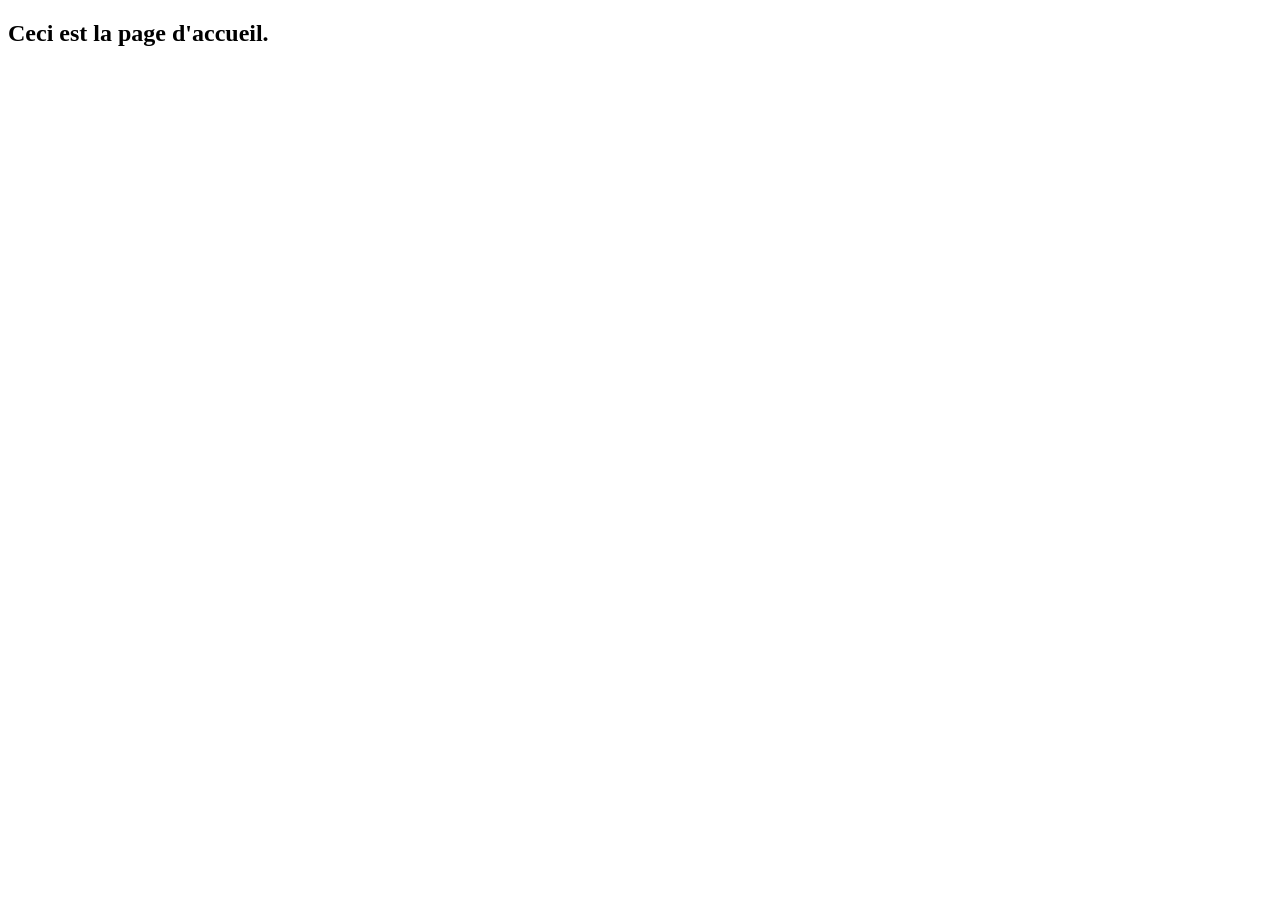
==== index.html @ 367d2633 "Initial commit" ====
<!DOCTYPE html>
<html lang="fr">
<head>
    <meta charset="UTF-8">
    <meta http-equiv="X-UA-Compatible" content="IE=edge">
    <meta name="viewport" content="width=device-width, initial-scale=1.0">
    <title>Exemple</title>
</head>
<body>
    <h2>Ceci est la page d'accueil.</h2>
</body>
</html>
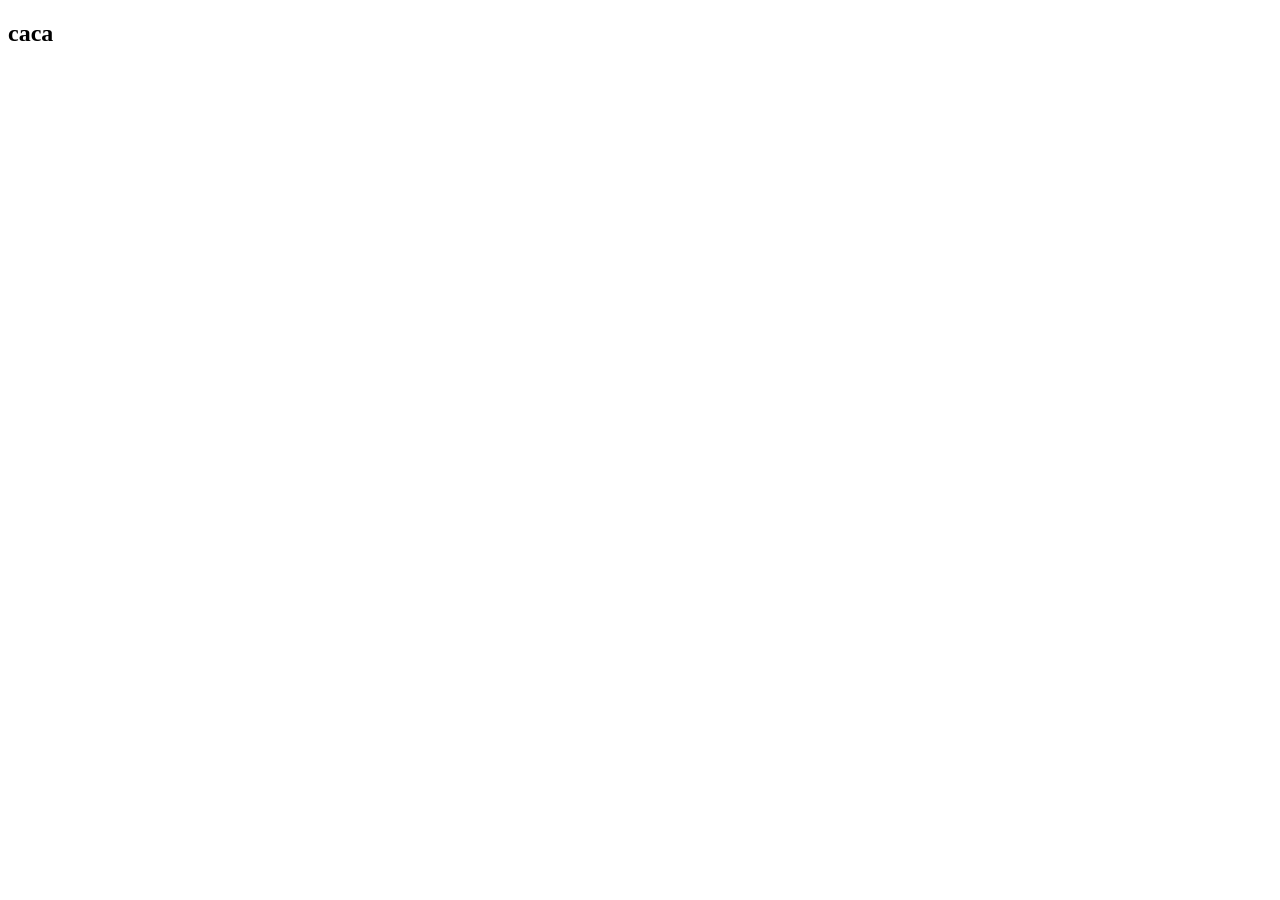
==== commit 43cba136: "test" ====
--- a/index.html
+++ b/index.html
@@ -7,6 +7,6 @@
     <title>Exemple</title>
 </head>
 <body>
-    <h2>Ceci est la page d'accueil.</h2>
+    <h2>caca</h2>
 </body>
 </html>
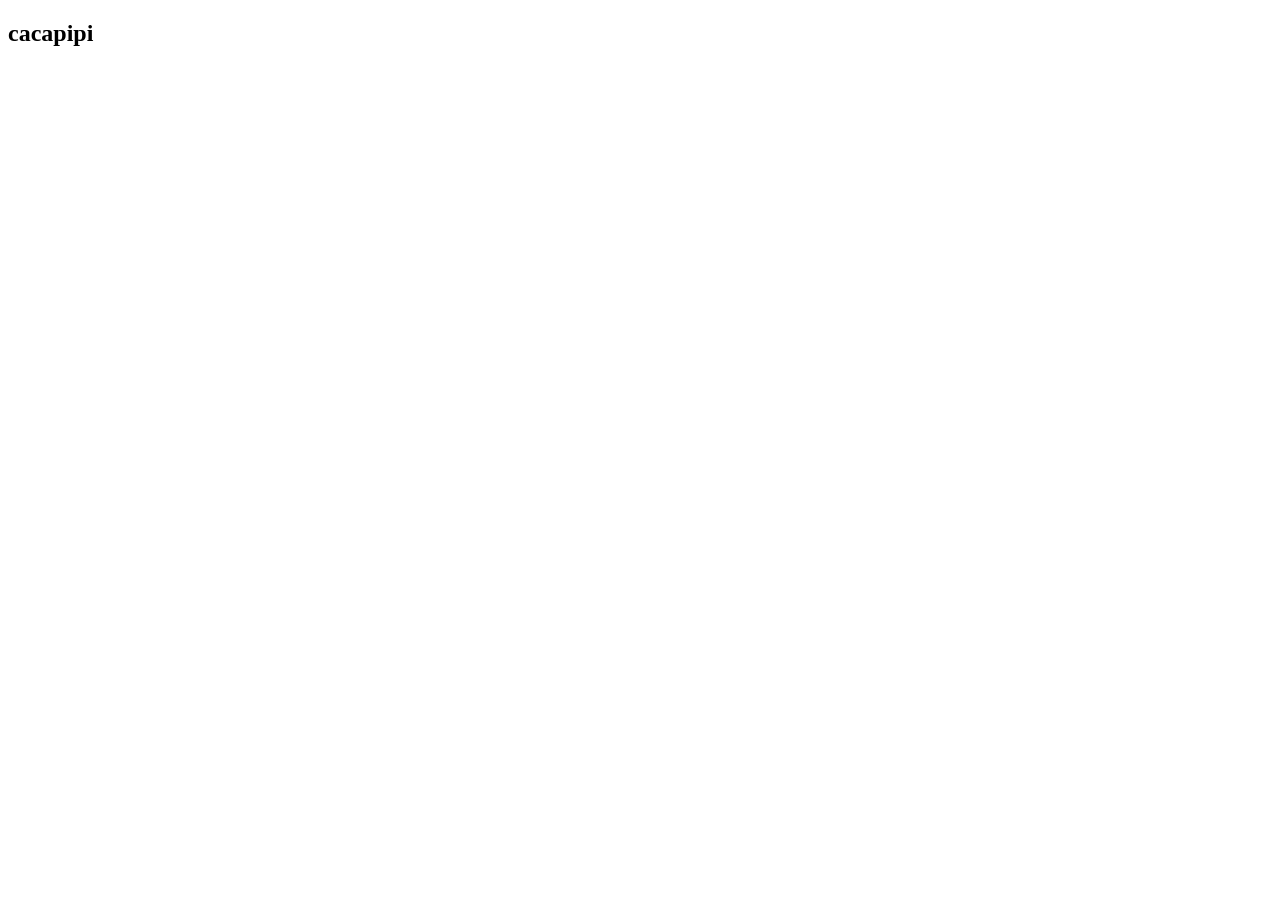
==== commit ee335e5f: "test" ====
--- a/index.html
+++ b/index.html
@@ -7,6 +7,6 @@
     <title>Exemple</title>
 </head>
 <body>
-    <h2>caca</h2>
+    <h2>cacapipi</h2>
 </body>
 </html>
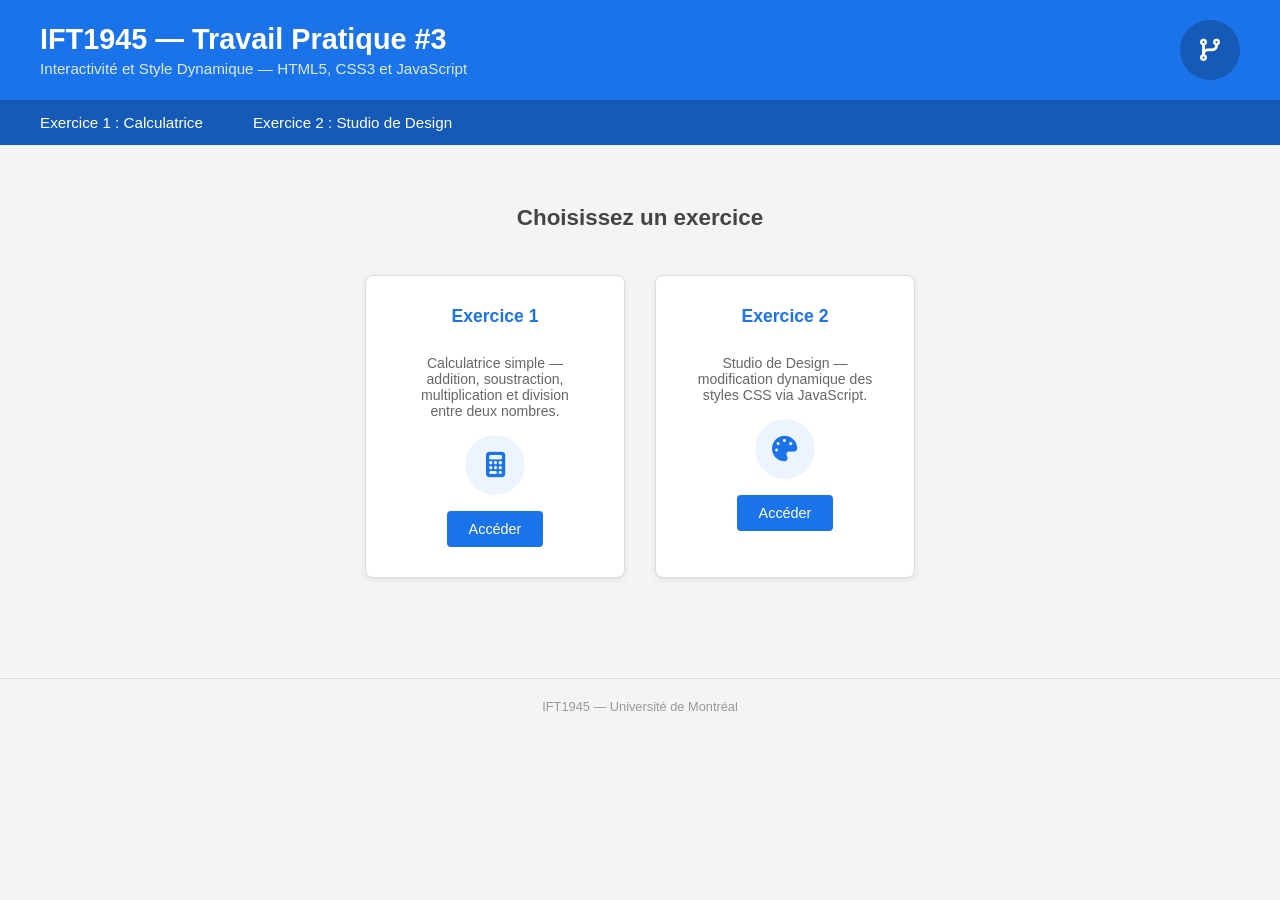
==== commit afb715bd: "je te touche avec mon index.html" ====
--- a/index.html
+++ b/index.html
@@ -1,12 +1,55 @@
-<!DOCTYPE html>
-<html lang="fr">
-<head>
-    <meta charset="UTF-8">
-    <meta http-equiv="X-UA-Compatible" content="IE=edge">
-    <meta name="viewport" content="width=device-width, initial-scale=1.0">
-    <title>Exemple</title>
-</head>
-<body>
-    <h2>cacapipi</h2>
-</body>
-</html>+<!DOCTYPE html>
+<html lang="fr">
+<head>
+    <meta charset="UTF-8">
+    <meta http-equiv="X-UA-Compatible" content="IE=edge">
+    <meta name="viewport" content="width=device-width, initial-scale=1.0">
+    <title>IFT1945 — Travail Pratique 3</title>
+    <link rel="stylesheet" href="client/css/style.css">
+    <link rel="stylesheet" href="https://cdnjs.cloudflare.com/ajax/libs/font-awesome/6.4.0/css/all.min.css">
+</head>
+<body>
+
+    <header>
+        <div class="header-text">
+            <h1>IFT1945 — Travail Pratique #3</h1>
+            <p>Interactivité et Style Dynamique — HTML5, CSS3 et JavaScript</p>
+        </div>
+        <span class="icon-wrapper">
+            <i class="fa-solid fa-code-branch head-icon"></i>
+        </span>
+    </header>
+
+    <nav>
+        <a href="client/pages/exercice1.html">Exercice 1 : Calculatrice</a>
+        <a href="client/pages/exercice2.html">Exercice 2 : Studio de Design</a>
+    </nav>
+
+    <main>
+        <h2>Choisissez un exercice</h2>
+        <div class="cards">
+            <div class="card">
+                <h3>Exercice 1</h3>
+                <p>Calculatrice simple — addition, soustraction, multiplication et division entre deux nombres.</p>
+                <span class="icon-wrapper">
+                    <i class="fa-solid fa-calculator card-icon"></i>
+                </span>
+                <a href="client/pages/exercice1.html">Accéder</a>
+            </div>
+            <div class="card">
+                <h3>Exercice 2</h3>
+                <p>Studio de Design — modification dynamique des styles CSS via JavaScript.</p>
+                <span class="icon-wrapper">
+                    <i class="fa-solid fa-palette card-icon"></i>
+                </span>
+                <a href="client/pages/exercice2.html">Accéder</a>
+            </div>
+        </div>
+    </main>
+
+    <footer>
+        <p>IFT1945 &mdash; Université de Montréal</p>
+    </footer>
+
+</body>
+</html>
--- a/client/css/style.css
+++ b/client/css/style.css
@@ -0,0 +1,157 @@
+* {
+    margin: 0;
+    padding: 0;
+    box-sizing: border-box;
+}
+
+body {
+    font-family: Arial, sans-serif;
+    background-color: #f4f4f4;
+    color: #333;
+}
+
+header {
+    background-color: #1a73e8;
+    color: white;
+    padding: 20px 40px;
+    display: flex;      
+    align-items: center;
+}
+
+header h1 {
+    font-size: 1.8rem;
+}
+
+header p {
+    font-size: 0.95rem;
+    margin-top: 4px;
+    opacity: 0.85;
+}
+
+header .icon-wrapper {
+    margin-left: auto;         
+    width: 60px;
+    height: 60px;
+    display: flex;
+    align-items: center;
+    justify-content: center;
+    background-color: rgba(21, 90, 182); 
+    border-radius: 50%;
+}
+
+header .head-icon {
+    font-size: 1.4rem;
+    color: white;
+}
+
+nav {
+    background-color: #155ab6;
+    padding: 0 20px;
+    display: flex;
+    align-items: center;
+    gap: 10px;
+}
+
+nav a {
+    display: block;
+    color: white;
+    text-decoration: none;
+    padding: 14px 20px;
+    font-size: 0.95rem;
+    transition: background-color 0.2s;
+}
+
+nav a:hover {
+    background-color: #1a73e8;
+}
+
+main {
+    display: flex;
+    flex-direction: column;
+    align-items: center;
+    justify-content: center;
+    padding: 60px 40px;
+    gap: 24px;
+}
+
+main h2 {
+    font-size: 1.4rem;
+    color: #444;
+    padding-bottom: 20px;
+}
+
+.cards {
+    display: flex;
+    gap: 30px;
+    flex-wrap: wrap;
+    justify-content: center;
+}
+
+.card {
+    background-color: white;
+    border: 1px solid #ddd;
+    border-radius: 8px;
+    padding: 30px 40px;
+    width: 260px;
+    text-align: center;
+    box-shadow: 0 2px 6px rgba(0,0,0,0.08);
+    transition: box-shadow 0.2s;
+    display: flex;
+    flex-direction: column; /* empile h3, p, icône, bouton verticalement */
+    align-items: center;    /* centre chaque enfant horizontalement */
+    gap: 16px;              /* espace uniforme entre chaque enfant */
+}
+
+.card .icon-wrapper {
+    width: 60px;
+    height: 60px;
+    display: flex;
+    align-items: center;
+    justify-content: center;
+    background-color: rgba(26, 115, 232, 0.08); /* même bleu que #1a73e8, mais 10% opaque */
+    border-radius: 50%;
+}
+
+.card .card-icon {
+    font-size: 1.6rem;
+    color: #1a73e8;
+}
+
+.card:hover {
+    box-shadow: 0 4px 14px rgba(0,0,0,0.15);
+}
+
+.card h3 {
+    font-size: 1.1rem;
+    margin-bottom: 12px;
+    color: #1a73e8;
+}
+
+.card p {
+    font-size: 0.88rem;
+    color: #666;
+}
+
+.card a {
+    display: inline-block;
+    background-color: #1a73e8;
+    color: white;
+    text-decoration: none;
+    padding: 10px 22px;
+    border-radius: 4px;
+    font-size: 0.9rem;
+    transition: background-color 0.2s;
+}
+
+.card a:hover {
+    background-color: #155ab6;
+}
+
+footer {
+    text-align: center;
+    padding: 20px;
+    font-size: 0.8rem;
+    color: #999;
+    border-top: 1px solid #ddd;
+    margin-top: 40px;
+}
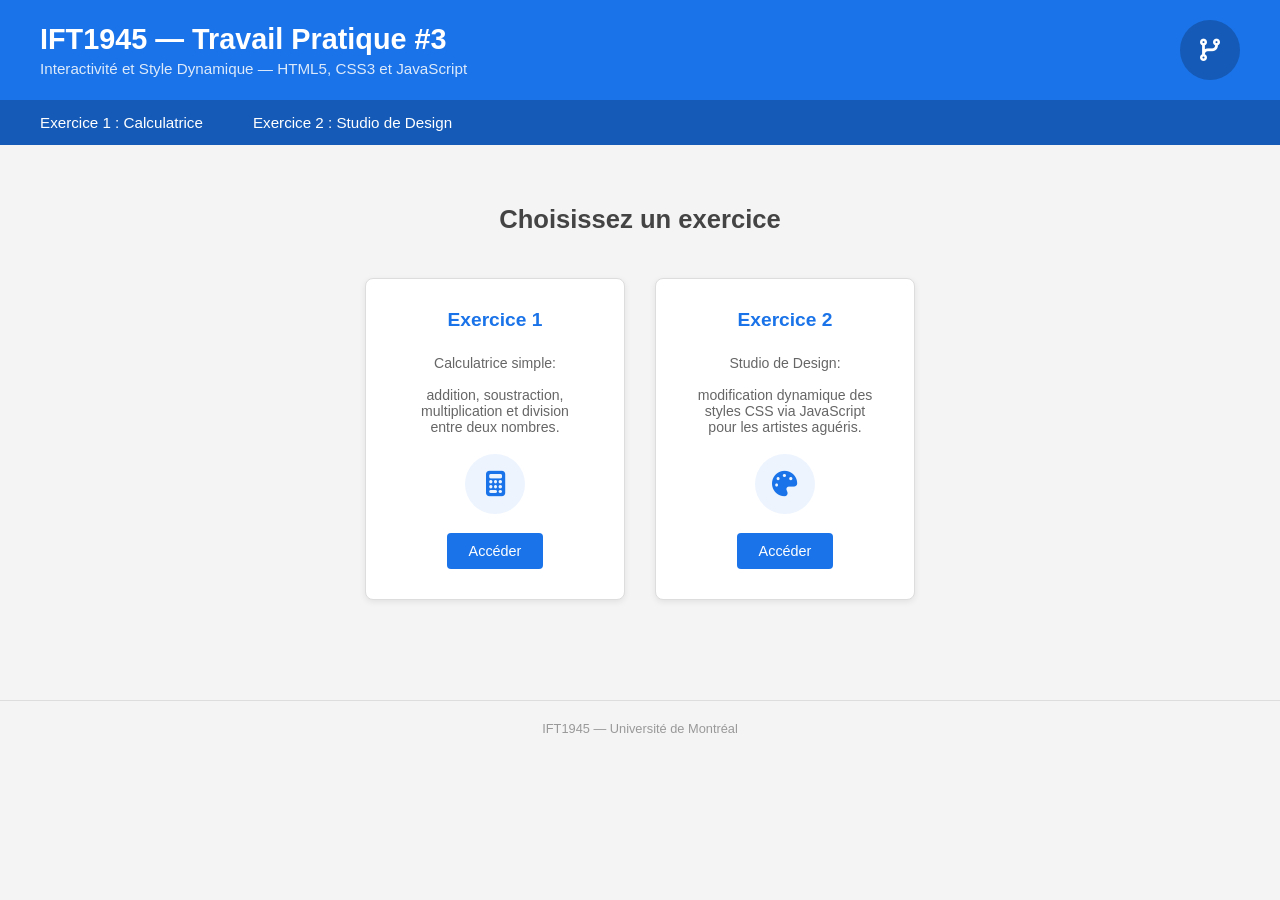
==== commit 0661c375: "animations on icons" ====
--- a/index.html
+++ b/index.html
@@ -30,7 +30,7 @@
         <div class="cards">
             <div class="card">
                 <h3>Exercice 1</h3>
-                <p>Calculatrice simple — addition, soustraction, multiplication et division entre deux nombres.</p>
+                <p>Calculatrice simple:<br><br> addition, soustraction, multiplication et division entre deux nombres.</p>
                 <span class="icon-wrapper">
                     <i class="fa-solid fa-calculator card-icon"></i>
                 </span>
@@ -38,7 +38,7 @@
             </div>
             <div class="card">
                 <h3>Exercice 2</h3>
-                <p>Studio de Design — modification dynamique des styles CSS via JavaScript.</p>
+                <p>Studio de Design:<br><br> modification dynamique des styles CSS via JavaScript pour les artistes aguéris.</p>
                 <span class="icon-wrapper">
                     <i class="fa-solid fa-palette card-icon"></i>
                 </span>
--- a/client/css/style.css
+++ b/client/css/style.css
@@ -42,6 +42,11 @@
 header .head-icon {
     font-size: 1.4rem;
     color: white;
+    transition: transform 0.6s ease;
+}
+
+header .icon-wrapper:hover .head-icon {
+    transform: rotate(360deg);
 }
 
 nav {
@@ -75,7 +80,7 @@
 }
 
 main h2 {
-    font-size: 1.4rem;
+    font-size: 1.6rem;
     color: #444;
     padding-bottom: 20px;
 }
@@ -99,12 +104,13 @@
     display: flex;
     flex-direction: column; /* empile h3, p, icône, bouton verticalement */
     align-items: center;    /* centre chaque enfant horizontalement */
-    gap: 16px;              /* espace uniforme entre chaque enfant */
+    gap: 12px;              /* espace uniforme entre chaque enfant */
 }
 
 .card .icon-wrapper {
     width: 60px;
     height: 60px;
+    margin: 7px;
     display: flex;
     align-items: center;
     justify-content: center;
@@ -112,9 +118,22 @@
     border-radius: 50%;
 }
 
+@keyframes shake {
+    0%   { transform: rotate(0deg); }
+    20%  { transform: rotate(-15deg); }
+    40%  { transform: rotate(15deg); }
+    60%  { transform: rotate(-10deg); }
+    80%  { transform: rotate(10deg); }
+    100% { transform: rotate(0deg); }
+}
+
 .card .card-icon {
     font-size: 1.6rem;
     color: #1a73e8;
+}
+
+.card .icon-wrapper:hover .card-icon {
+    animation: shake 0.5s ease;
 }
 
 .card:hover {
@@ -122,7 +141,7 @@
 }
 
 .card h3 {
-    font-size: 1.1rem;
+    font-size: 1.2rem;
     margin-bottom: 12px;
     color: #1a73e8;
 }
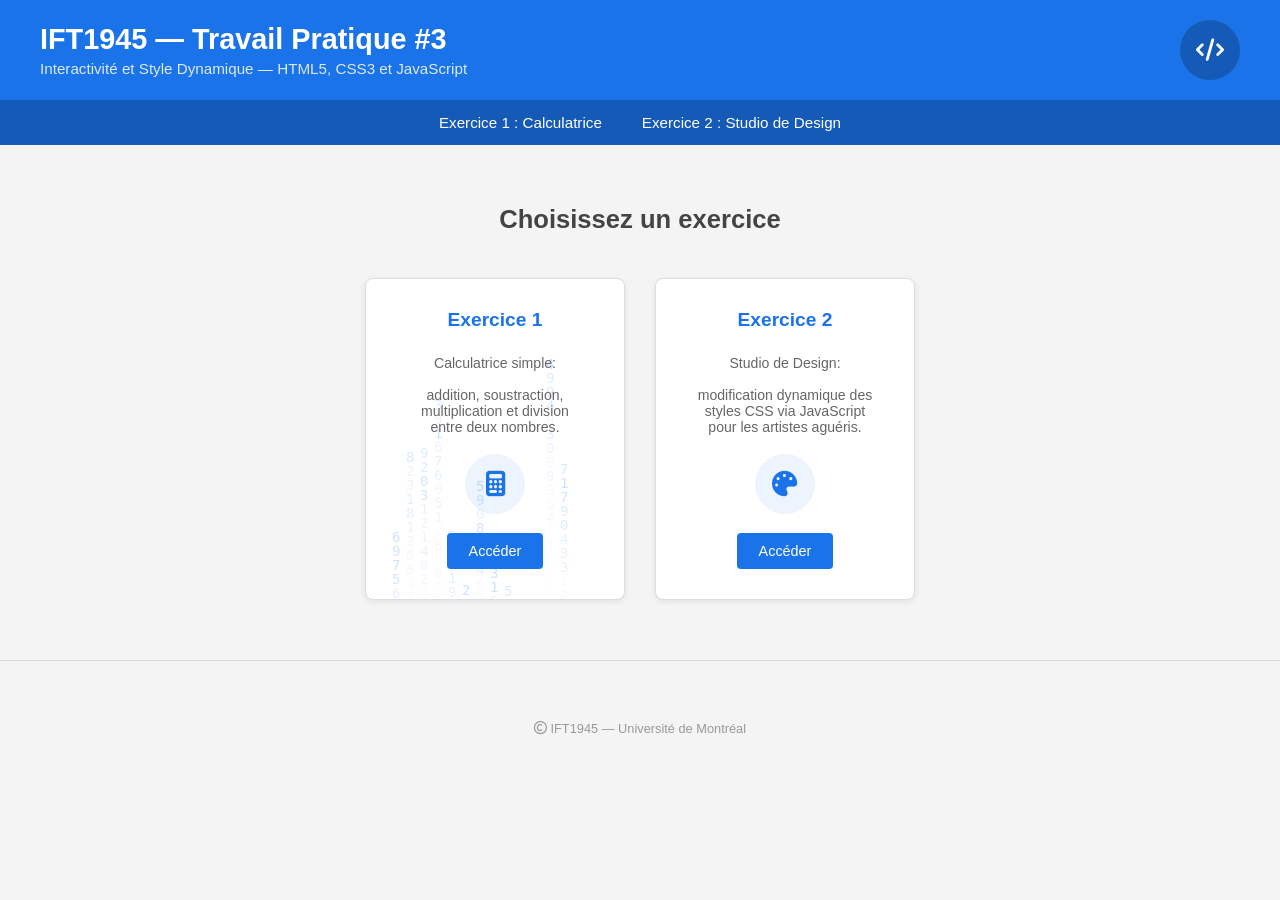
==== commit 2b845097: "Calculatrice ajoutée" ====
--- a/index.html
+++ b/index.html
@@ -7,6 +7,7 @@
     <title>IFT1945 — Travail Pratique 3</title>
     <link rel="stylesheet" href="client/css/style.css">
     <link rel="stylesheet" href="https://cdnjs.cloudflare.com/ajax/libs/font-awesome/6.4.0/css/all.min.css">
+    <link rel="icon" href="client/images/code-solid-full.svg" type="svg">
 </head>
 <body>
 
@@ -15,9 +16,9 @@
             <h1>IFT1945 — Travail Pratique #3</h1>
             <p>Interactivité et Style Dynamique — HTML5, CSS3 et JavaScript</p>
         </div>
-        <span class="icon-wrapper">
-            <i class="fa-solid fa-code-branch head-icon"></i>
-        </span>
+        <a class="icon-wrapper" href="index.html">
+            <i class="fa-solid fa-code head-icon"></i>
+        </a>
     </header>
 
     <nav>
@@ -29,6 +30,7 @@
         <h2>Choisissez un exercice</h2>
         <div class="cards">
             <div class="card">
+                <canvas class="card-canvas"></canvas>
                 <h3>Exercice 1</h3>
                 <p>Calculatrice simple:<br><br> addition, soustraction, multiplication et division entre deux nombres.</p>
                 <span class="icon-wrapper">
@@ -47,8 +49,12 @@
         </div>
     </main>
 
+    <script src="client/js/index.js"></script>
     <footer>
-        <p>IFT1945 &mdash; Université de Montréal</p>
+        <p>
+            <i class="fa-regular fa-copyright"></i>
+            IFT1945 &mdash; Université de Montréal
+        </p>
     </footer>
 
 </body>
--- a/client/css/style.css
+++ b/client/css/style.css
@@ -22,12 +22,20 @@
     font-size: 1.8rem;
 }
 
+h3 {
+    color: #444;
+}
+
 header p {
     font-size: 0.95rem;
     margin-top: 4px;
     opacity: 0.85;
 }
 
+header a{
+    text-decoration: none;
+}
+
 header .icon-wrapper {
     margin-left: auto;         
     width: 60px;
@@ -54,7 +62,8 @@
     padding: 0 20px;
     display: flex;
     align-items: center;
-    gap: 10px;
+    justify-content: center;
+    gap: 0px;
 }
 
 nav a {
@@ -71,12 +80,21 @@
 }
 
 main {
+    position: relative;
+    overflow: hidden;
     display: flex;
     flex-direction: column;
     align-items: center;
     justify-content: center;
     padding: 60px 40px;
     gap: 24px;
+}
+
+
+
+main > *:not(#bg-canvas) {
+    position: relative;
+    z-index: 1;
 }
 
 main h2 {
@@ -85,6 +103,83 @@
     padding-bottom: 20px;
 }
 
+fieldset {
+    display: grid;
+    grid-template-columns: auto 1fr;
+    align-items: center;
+    width: 90%;
+    gap: 30px 20px;
+    padding: 50px;
+    margin: 0px 0px 30px 0px;
+    border-radius: 5px;
+    border-width: 2px;
+    border-style: solid;
+    border-color: #444;
+}
+
+label{
+    margin: 0px;
+}
+
+.calc-inp{
+    margin: 0px;
+    width: 100%;
+    padding: 10px;
+    border-radius: 5px;
+}
+
+.calc-out{
+    display: block;
+    width: 100%;
+    padding: 10px;
+    margin: 0;
+    border: 1px solid #ccc;
+    border-radius: 5px;
+    background-color: #f0f0f0;
+    color: #333;
+}
+
+.calc-boutons {
+    display: flex;
+    gap: 100px;
+    justify-content: center;
+    margin-top: 8px;
+}
+
+.calc-boutons button {
+    padding: 20px 60px;
+    border: none;
+    border-radius: 6px;
+    cursor: pointer;
+    font-size: 20px;
+    font-weight: 600;
+    transition: background-color 0.2s, transform 0.1s, color 0.2s;
+}
+
+.calc-boutons button:active {
+    transform: scale(0.97);
+}
+
+.calc-boutons button:hover {
+    background-color: #1a73e8;
+    color: #ffffff;
+}
+
+.base-box{
+    background-color: white;
+    border: 1px solid #ddd;
+    border-radius: 8px;
+    padding: 30px 40px;
+    width: 70%;
+    text-align: center;
+    box-shadow: 0 2px 6px rgba(0,0,0,0.08);
+    transition: box-shadow 0.2s;
+    display: flex;
+    flex-direction: column; /* empile verticalement */
+    align-items: center;    /* centre chaque enfant horizontalement */
+    gap: 12px;  
+}
+
 .cards {
     display: flex;
     gap: 30px;
@@ -93,6 +188,8 @@
 }
 
 .card {
+    position: relative;
+    overflow: hidden;
     background-color: white;
     border: 1px solid #ddd;
     border-radius: 8px;
@@ -102,9 +199,24 @@
     box-shadow: 0 2px 6px rgba(0,0,0,0.08);
     transition: box-shadow 0.2s;
     display: flex;
-    flex-direction: column; /* empile h3, p, icône, bouton verticalement */
-    align-items: center;    /* centre chaque enfant horizontalement */
-    gap: 12px;              /* espace uniforme entre chaque enfant */
+    flex-direction: column;
+    align-items: center;
+    gap: 12px;
+}
+
+.card-canvas {
+    position: absolute;
+    top: 0;
+    left: 10%;
+    width: 80%;
+    height: 100%;
+    z-index: 0;
+    pointer-events: none;
+}
+
+.card > *:not(.card-canvas) {
+    position: relative;
+    z-index: 1;
 }
 
 .card .icon-wrapper {
@@ -125,6 +237,28 @@
     60%  { transform: rotate(-10deg); }
     80%  { transform: rotate(10deg); }
     100% { transform: rotate(0deg); }
+}
+
+#bg-canvas {
+    position: absolute;
+    top: 0;
+    left: 0;
+    width: 100%;
+    height: 100%;
+    z-index: 0;
+    pointer-events: none;
+}
+
+.title-box{
+    background-color: white;
+    border: 1px solid #ddd;
+    border-radius: 8px;
+    padding: 20px 40px;
+    box-shadow: 0 2px 6px rgba(0,0,0,0.08);
+}
+
+.title-box h2{
+    padding: 0px;
 }
 
 .card .card-icon {
@@ -168,9 +302,8 @@
 
 footer {
     text-align: center;
-    padding: 20px;
+    padding: 60px;
     font-size: 0.8rem;
     color: #999;
     border-top: 1px solid #ddd;
-    margin-top: 40px;
-}
+}
